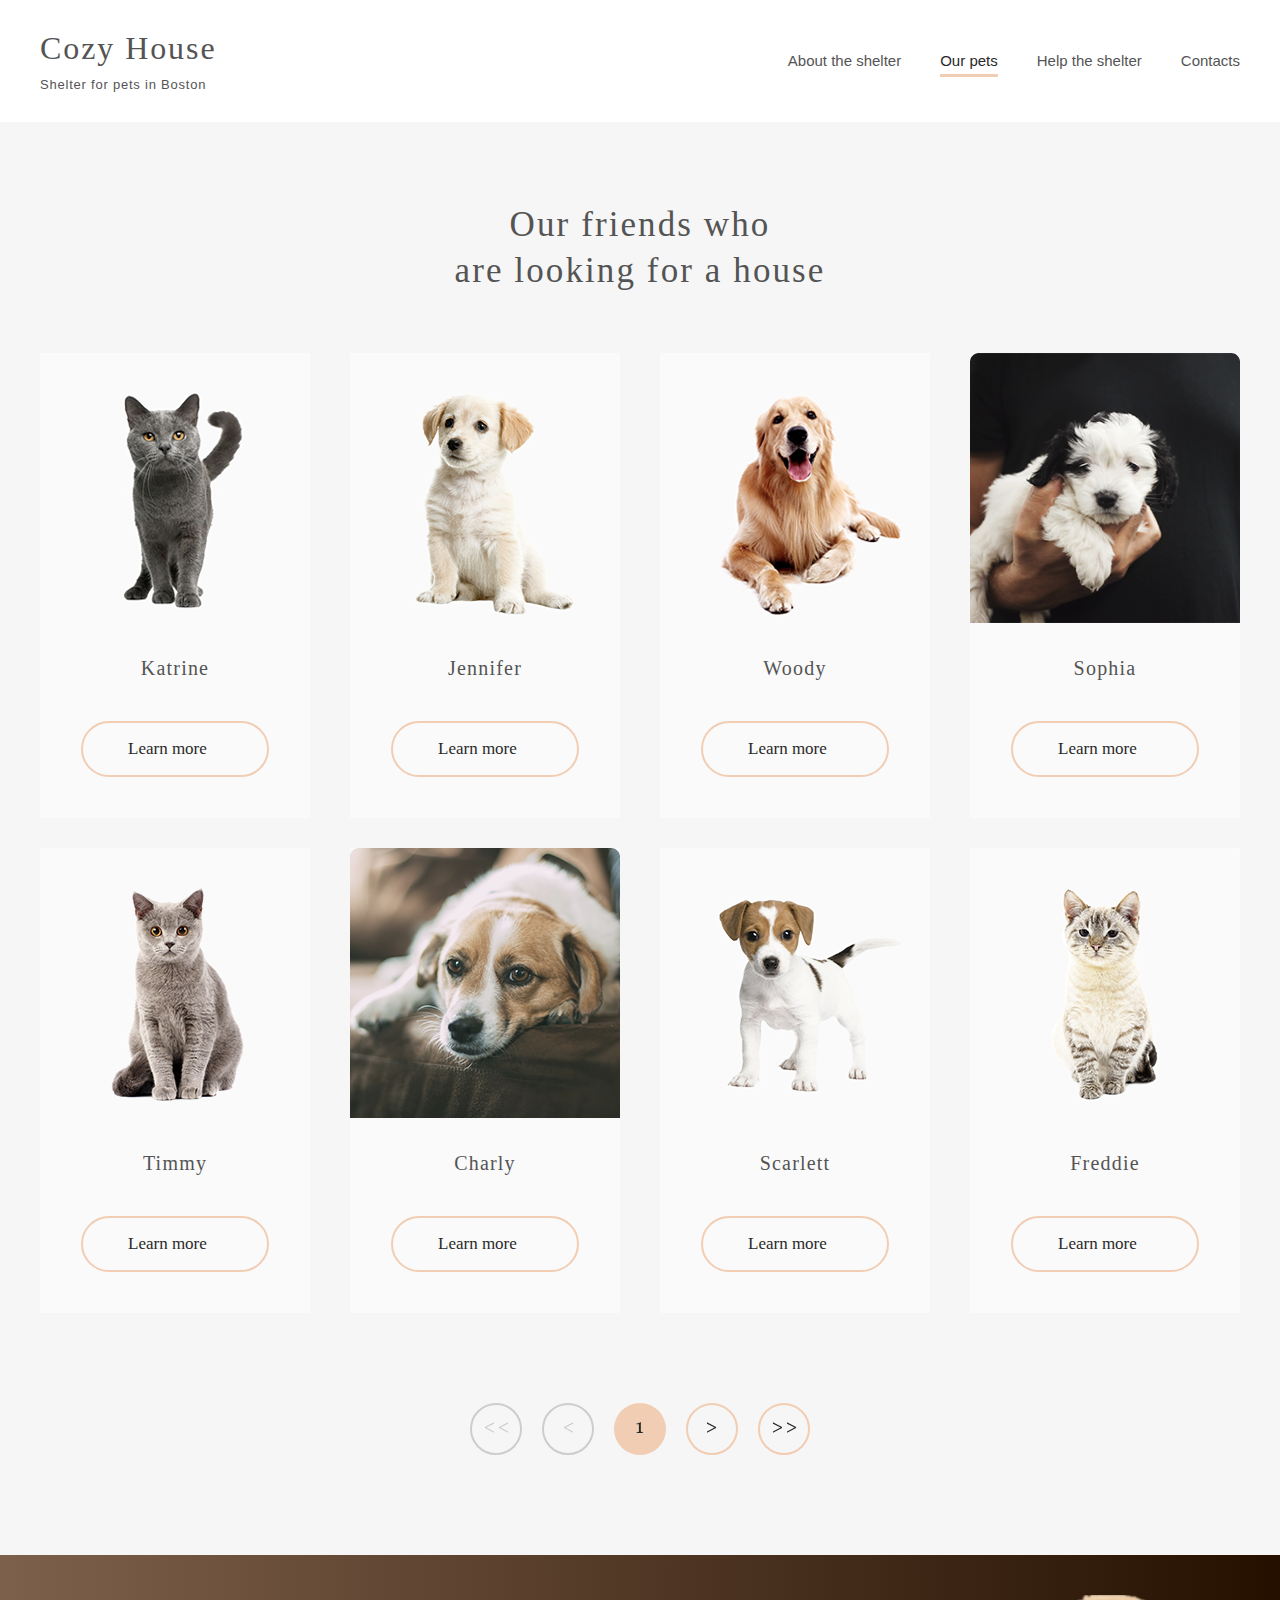
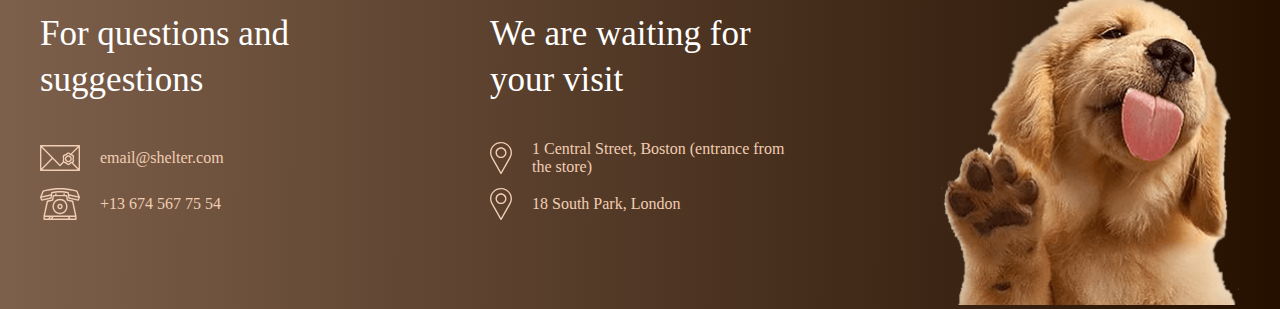
==== index2.html @ dadef128 "start adaptive" ====
<!DOCTYPE html>
<html lang="en">

<head>
    <meta charset="UTF-8">
    <meta http-equiv="X-UA-Compatible" content="IE=edge">
    <meta name="viewport" content="width=device-width, initial-scale=1.0">
    <link rel="stylesheet" href="css/style2.css">
    <title>Document</title>
</head>

<body>
    <header>
        <div class="container header-wrapper">
            <div class="header-wrapper__logo">
                <h2>Cozy House</h2>
                <p>Shelter for pets in Boston</p>
            </div>
            <div class="header-wrapper__menu">
                <ul>
                    <li><a href="#">About the shelter</a></li>
                    <li class="header-wrapper__about"><a href="#">Our pets</a></li>
                    <li><a href="#">Help the shelter</a></li>
                    <li><a href="#">Contacts</a></li>
                </ul>
            </div>
        </div>
        </div>
    </header>
    <main>
        <div class="container main-wrapper">
            <h2>Our friends who <br> are looking for a house</h2>
            <div class="main-wrapper__pictures">
                <div>
                    <img src="./img/cat.png" alt="cat">
                    <p>Katrine</p>
                    <a href="#">Learn more</a>
                </div>
                <div>
                    <img src="./img/puppy.png" alt="puppy">
                    <p>Jennifer</p>
                    <a href="#">Learn more</a>
                </div>
                <div>
                    <img src="./img/dog.png" alt="dog">
                    <p>Woody</p>
                    <a href="#">Learn more</a>
                </div>
                <div>
                    <img src="./img/sophia.png" alt="sophia">
                    <p>Sophia</p>
                    <a href="#">Learn more</a>
                </div>
                <div>
                    <img src="./img/timmy.png" alt="timmy">
                    <p>Timmy</p>
                    <a href="#">Learn more</a>
                </div>
                <div>
                    <img src="./img/charly.png" alt="charly">
                    <p>Charly</p>
                    <a href="#">Learn more</a>
                </div>
                <div>
                    <img src="./img/scarlet.png" alt="scarlett">
                    <p>Scarlett</p>
                    <a href="#">Learn more</a>
                </div>
                <div>
                    <img src="./img/freddie.png" alt="freddie">
                    <p>Freddie</p>
                    <a href="#">Learn more</a>
                </div>
            </div>
            <div class="main-wrapper__arrow">
                <button class="left"><img src="./img/arrowll.svg" alt=""></button>
                <button class="left"><img src="./img/arrowl.svg" alt=""></button>
                <button class="one"><img src="./img/one.svg" alt=""></button>
                <button class="right"><img src="./img/arrowr.svg" alt=""></button>
                <button class="right"><img src="./img/arrowrr.svg" alt=""></button>
            </div>
        </div>
    </main>
    <footer>
        <div class="container footer-wrapper">
            <div>
                <h2>For questions and suggestions</h2>
                <p class="email">
                    <a href="mailto:email@shelter.com"></a> email@shelter.com</p>
                <p class="tel">
                    <a href="tel:+13 674 567 75 54"></a> +13 674 567 75 54</p>
            </div>
            <div>
                <h2>We are waiting for your visit</h2>
                <p class="local">1 Central Street, Boston (entrance from the store)</p>
                <p class="local">18 South Park, London </p>
            </div>
            <div><img src="./img/footer-puppy.png" alt="footer-puppy"></div>
    </footer>
</body>

</html>
---- css/style2.css ----
* {
    padding: 0;
    margin: 0;
    box-sizing: border-box;
}

button {
    cursor: pointer;
    border: none;
    background-color: transparent;
    font-family: inherit;
    width: 52px;
    height: 52px;
    margin: 0px 10px;
}

body {
    font-family: 'Georgia';
}

img {
    max-width: 100%;
}

.container {
    max-width: 1200px;
    padding: 0;
    margin: auto;
}

header {
    background: #FFFFFF;
    padding: 30px 40px;
}

.header-wrapper {
    display: flex;
    align-items: center;
    flex-wrap: nowrap;
    justify-content: space-between;
}

.header-wrapper__logo h2 {
    padding-bottom: 10px;
    font-weight: 400;
    font-size: 32px;
    letter-spacing: 0.06em;
    color: #545454;
}

.header-wrapper__logo p {
    font-family: 'Arial';
    font-weight: 400;
    font-size: 13px;
    line-height: 15px;
    letter-spacing: 0.06em;
    color: #545454;
}

.header-wrapper__menu ul li {
    display: inline-block;
    padding-left: 35px;
}

.header-wrapper__menu a {
    text-decoration: none;
    font-family: 'Arial';
    font-weight: 400;
    font-size: 15px;
    color: #545454;
}

.header-wrapper__about a {
    color: #292929;
    border-bottom: 3px solid #F1CDB3;
    padding-bottom: 5px;
}

main {
    background: #F6F6F6;
}

.main-wrapper {
    padding-bottom: 100px;
}

.main-wrapper h2 {
    padding-top: 80px;
    padding-bottom: 45px;
    width: 400px;
    display: block;
    margin: 0 auto;
    text-align: center;
    font-weight: 400;
    font-size: 35px;
    line-height: 130%;
    letter-spacing: 0.06em;
    color: #545454;
}

.main-wrapper__pictures {
    display: flex;
    flex-direction: row;
    flex-wrap: wrap;
    justify-content: space-between;
}

.main-wrapper__pictures {
    padding-top: 15px;
    padding-bottom: 15px;
}

.main-wrapper__pictures>div {
    width: 270px;
    margin-bottom: 30px;
    background: #FAFAFA;
}

.main-wrapper__pictures img {
    padding-bottom: 30px;
}

.main-wrapper__pictures p {
    font-weight: 400;
    font-size: 20px;
    letter-spacing: 0.06em;
    color: #545454;
    text-align: center;
}

.main-wrapper__pictures a {
    display: block;
    text-decoration: none;
    font-weight: 400;
    font-size: 17px;
    line-height: 130%;
    color: #292929;
    padding: 15px 45px;
    border: 2px solid #F1CDB3;
    border-radius: 100px;
    margin: 41px;
}

.main-wrapper__arrow {
    display: flex;
    justify-content: center;
    padding-top: 45px;
}

.left {
    border: 2px solid #CDCDCD;
    border-radius: 50%;
}

.one {
    background: #F1CDB3;
    border-radius: 50%;
}

.right {
    border: 2px solid #F1CDB3;
    border-radius: 50%;
}

footer {
    background: linear-gradient(90.26deg, #7D604B 0.23%, #251000 99.8%);
    padding-top: 40px;
}

.footer-wrapper {
    display: flex;
    justify-content: space-between;
}

footer .footer-wrapper>div {
    width: 300px;
}

footer h2 {
    font-weight: 400;
    font-size: 35px;
    line-height: 130%;
    color: #FFFFFF;
    padding-top: 16px;
    margin-bottom: 33px;
}

footer p {
    min-height: 46px;
    padding-left: 60px;
    display: flex;
    align-items: center;
    color: #F1CDB3;
}

footer .email {
    background: url(../img/email.svg) no-repeat left center;
}

footer .tel {
    background: url(../img/iphone.svg)no-repeat left center;
}

footer .local {
    background: url(../img/nav.svg) no-repeat left center;
    padding-left: 42px;
}

footer a {
    color: #F1CDB3;
}
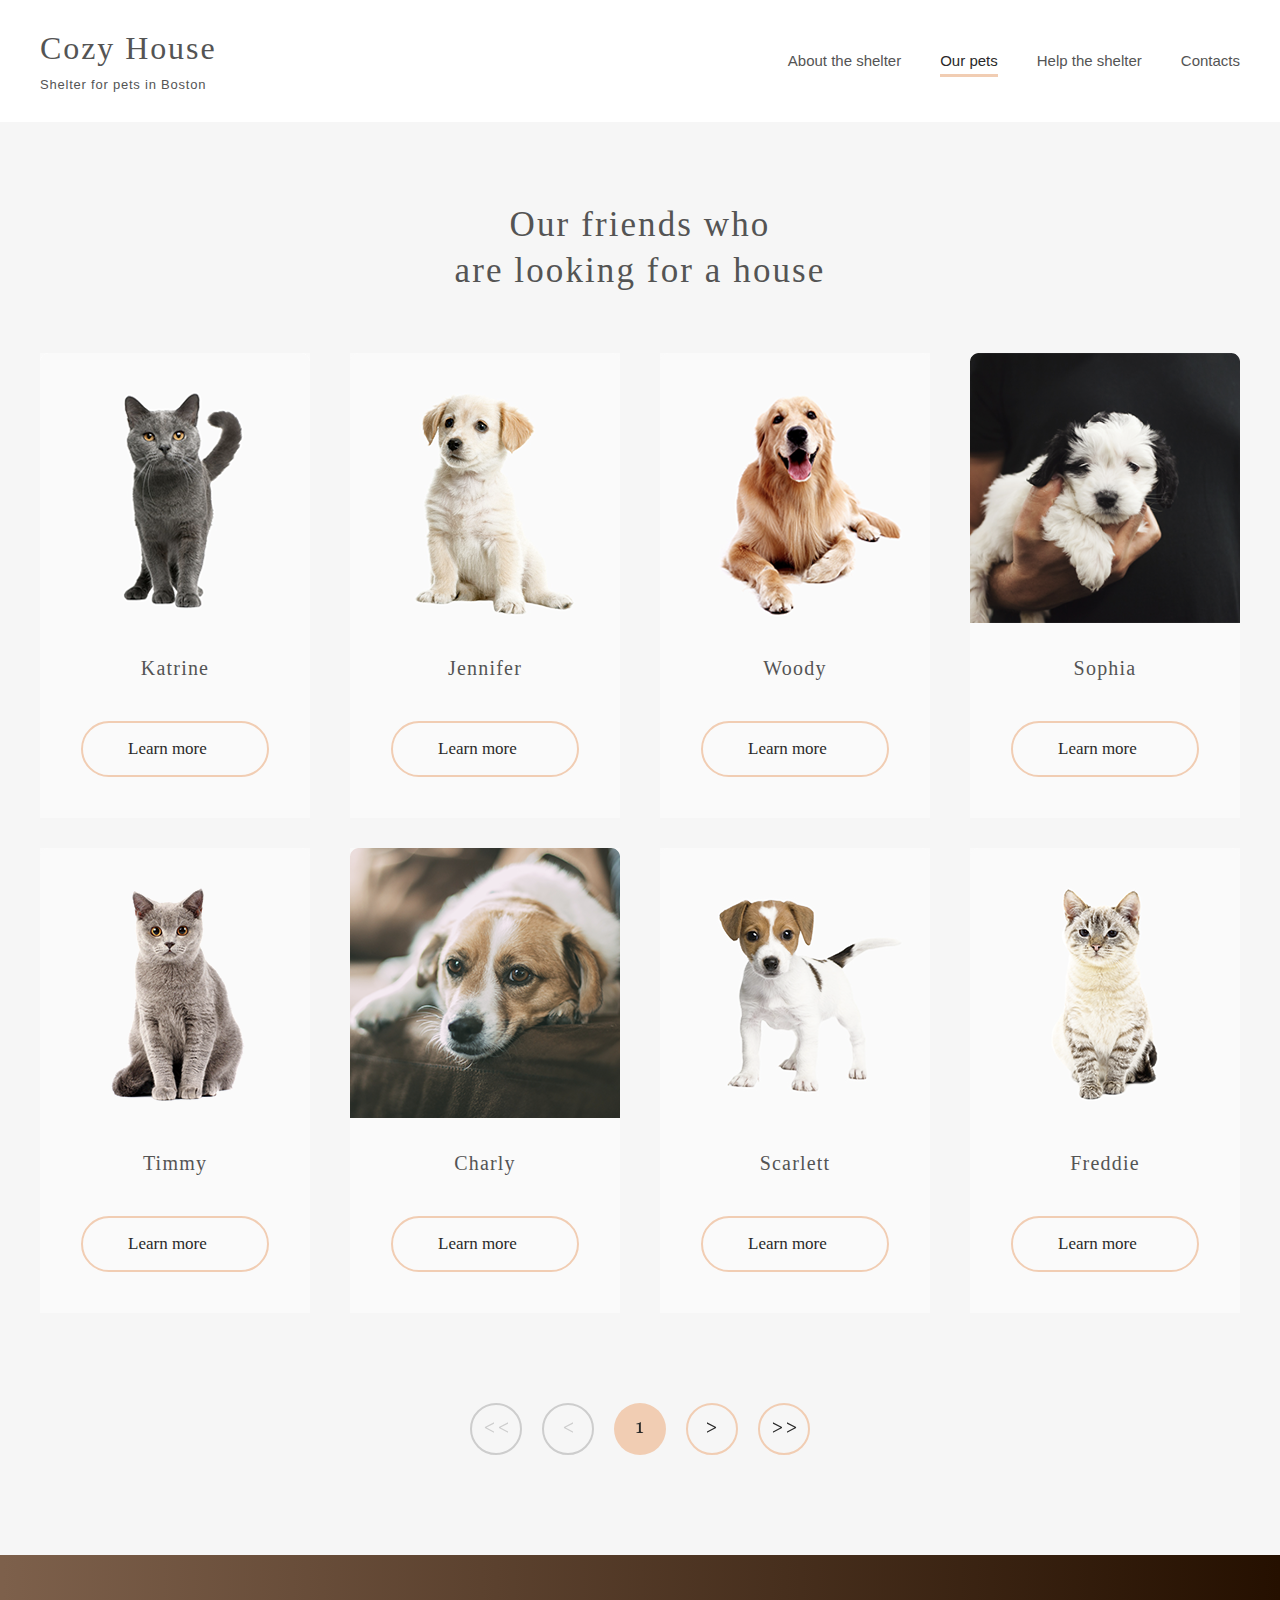
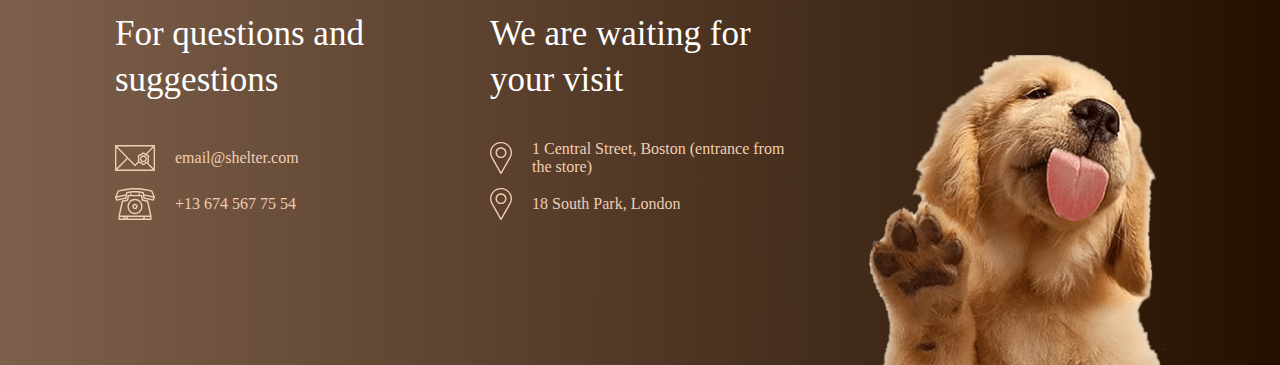
==== commit 489336dc: "adaptive of the second page is finished" ====
--- a/index2.html
+++ b/index2.html
@@ -24,6 +24,7 @@
                     <li><a href="#">Contacts</a></li>
                 </ul>
             </div>
+            <div class="burger"><img src="./img/burger.svg" alt=""></div>
         </div>
         </div>
     </header>
--- a/css/style2.css
+++ b/css/style2.css
@@ -1,211 +1,290 @@
-* {
-    padding: 0;
-    margin: 0;
-    box-sizing: border-box;
-}
-
-button {
-    cursor: pointer;
-    border: none;
-    background-color: transparent;
-    font-family: inherit;
-    width: 52px;
-    height: 52px;
-    margin: 0px 10px;
-}
-
-body {
-    font-family: 'Georgia';
-}
-
-img {
-    max-width: 100%;
-}
-
-.container {
-    max-width: 1200px;
-    padding: 0;
-    margin: auto;
-}
-
-header {
-    background: #FFFFFF;
-    padding: 30px 40px;
-}
-
-.header-wrapper {
-    display: flex;
-    align-items: center;
-    flex-wrap: nowrap;
-    justify-content: space-between;
-}
-
-.header-wrapper__logo h2 {
-    padding-bottom: 10px;
-    font-weight: 400;
-    font-size: 32px;
-    letter-spacing: 0.06em;
-    color: #545454;
-}
-
-.header-wrapper__logo p {
-    font-family: 'Arial';
-    font-weight: 400;
-    font-size: 13px;
-    line-height: 15px;
-    letter-spacing: 0.06em;
-    color: #545454;
-}
-
-.header-wrapper__menu ul li {
-    display: inline-block;
-    padding-left: 35px;
-}
-
-.header-wrapper__menu a {
-    text-decoration: none;
-    font-family: 'Arial';
-    font-weight: 400;
-    font-size: 15px;
-    color: #545454;
-}
-
-.header-wrapper__about a {
-    color: #292929;
-    border-bottom: 3px solid #F1CDB3;
-    padding-bottom: 5px;
-}
-
-main {
-    background: #F6F6F6;
-}
-
-.main-wrapper {
-    padding-bottom: 100px;
-}
-
-.main-wrapper h2 {
-    padding-top: 80px;
-    padding-bottom: 45px;
-    width: 400px;
-    display: block;
-    margin: 0 auto;
-    text-align: center;
-    font-weight: 400;
-    font-size: 35px;
-    line-height: 130%;
-    letter-spacing: 0.06em;
-    color: #545454;
-}
-
-.main-wrapper__pictures {
-    display: flex;
-    flex-direction: row;
-    flex-wrap: wrap;
-    justify-content: space-between;
-}
-
-.main-wrapper__pictures {
-    padding-top: 15px;
-    padding-bottom: 15px;
-}
-
-.main-wrapper__pictures>div {
-    width: 270px;
-    margin-bottom: 30px;
-    background: #FAFAFA;
-}
-
-.main-wrapper__pictures img {
-    padding-bottom: 30px;
-}
-
-.main-wrapper__pictures p {
-    font-weight: 400;
-    font-size: 20px;
-    letter-spacing: 0.06em;
-    color: #545454;
-    text-align: center;
-}
-
-.main-wrapper__pictures a {
-    display: block;
-    text-decoration: none;
-    font-weight: 400;
-    font-size: 17px;
-    line-height: 130%;
-    color: #292929;
-    padding: 15px 45px;
-    border: 2px solid #F1CDB3;
-    border-radius: 100px;
-    margin: 41px;
-}
-
-.main-wrapper__arrow {
-    display: flex;
-    justify-content: center;
-    padding-top: 45px;
-}
-
-.left {
-    border: 2px solid #CDCDCD;
-    border-radius: 50%;
-}
-
-.one {
-    background: #F1CDB3;
-    border-radius: 50%;
-}
-
-.right {
-    border: 2px solid #F1CDB3;
-    border-radius: 50%;
-}
-
-footer {
-    background: linear-gradient(90.26deg, #7D604B 0.23%, #251000 99.8%);
-    padding-top: 40px;
-}
-
-.footer-wrapper {
-    display: flex;
-    justify-content: space-between;
-}
-
-footer .footer-wrapper>div {
-    width: 300px;
-}
-
-footer h2 {
-    font-weight: 400;
-    font-size: 35px;
-    line-height: 130%;
-    color: #FFFFFF;
-    padding-top: 16px;
-    margin-bottom: 33px;
-}
-
-footer p {
-    min-height: 46px;
-    padding-left: 60px;
-    display: flex;
-    align-items: center;
-    color: #F1CDB3;
-}
-
-footer .email {
-    background: url(../img/email.svg) no-repeat left center;
-}
-
-footer .tel {
-    background: url(../img/iphone.svg)no-repeat left center;
-}
-
-footer .local {
-    background: url(../img/nav.svg) no-repeat left center;
-    padding-left: 42px;
-}
-
-footer a {
-    color: #F1CDB3;
-}+                * {
+                    padding: 0;
+                    margin: 0;
+                    box-sizing: border-box;
+                }
+                
+                button {
+                    cursor: pointer;
+                    border: none;
+                    background-color: transparent;
+                    font-family: inherit;
+                    width: 52px;
+                    height: 52px;
+                    margin: 0px 10px;
+                }
+                
+                body {
+                    font-family: 'Georgia';
+                }
+                
+                img {
+                    max-width: 100%;
+                }
+                
+                .container {
+                    max-width: 1200px;
+                    padding: 0;
+                    margin: auto;
+                }
+                
+                header {
+                    background: #FFFFFF;
+                    padding: 30px 40px;
+                }
+                
+                .header-wrapper {
+                    display: flex;
+                    align-items: center;
+                    flex-wrap: nowrap;
+                    justify-content: space-between;
+                }
+                
+                .header-wrapper__logo h2 {
+                    padding-bottom: 10px;
+                    font-weight: 400;
+                    font-size: 32px;
+                    letter-spacing: 0.06em;
+                    color: #545454;
+                }
+                
+                .header-wrapper__logo p {
+                    font-family: 'Arial';
+                    font-weight: 400;
+                    font-size: 13px;
+                    line-height: 15px;
+                    letter-spacing: 0.06em;
+                    color: #545454;
+                }
+                
+                .header-wrapper__menu ul li {
+                    display: inline-block;
+                    padding-left: 35px;
+                }
+                
+                .header-wrapper__menu a {
+                    text-decoration: none;
+                    font-family: 'Arial';
+                    font-weight: 400;
+                    font-size: 15px;
+                    color: #545454;
+                }
+                
+                .header-wrapper__about a {
+                    color: #292929;
+                    border-bottom: 3px solid #F1CDB3;
+                    padding-bottom: 5px;
+                }
+                
+                .burger {
+                    display: none;
+                }
+                
+                main {
+                    background: #F6F6F6;
+                }
+                
+                .main-wrapper {
+                    padding-bottom: 100px;
+                }
+                
+                .main-wrapper h2 {
+                    padding-top: 80px;
+                    padding-bottom: 45px;
+                    width: 400px;
+                    display: block;
+                    margin: 0 auto;
+                    text-align: center;
+                    font-weight: 400;
+                    font-size: 35px;
+                    line-height: 130%;
+                    letter-spacing: 0.06em;
+                    color: #545454;
+                }
+                
+                .main-wrapper__pictures {
+                    display: flex;
+                    flex-direction: row;
+                    flex-wrap: wrap;
+                    justify-content: space-between;
+                }
+                
+                .main-wrapper__pictures {
+                    padding-top: 15px;
+                    padding-bottom: 15px;
+                }
+                
+                .main-wrapper__pictures>div {
+                    width: 270px;
+                    margin-bottom: 30px;
+                    background: #FAFAFA;
+                }
+                
+                .main-wrapper__pictures img {
+                    padding-bottom: 30px;
+                }
+                
+                .main-wrapper__pictures p {
+                    font-weight: 400;
+                    font-size: 20px;
+                    letter-spacing: 0.06em;
+                    color: #545454;
+                    text-align: center;
+                }
+                
+                .main-wrapper__pictures a {
+                    display: block;
+                    text-decoration: none;
+                    font-weight: 400;
+                    font-size: 17px;
+                    line-height: 130%;
+                    color: #292929;
+                    padding: 15px 45px;
+                    border: 2px solid #F1CDB3;
+                    border-radius: 100px;
+                    margin: 41px;
+                }
+                
+                .main-wrapper__arrow {
+                    display: flex;
+                    justify-content: center;
+                    padding-top: 45px;
+                }
+                
+                .left {
+                    border: 2px solid #CDCDCD;
+                    border-radius: 50%;
+                }
+                
+                .one {
+                    background: #F1CDB3;
+                    border-radius: 50%;
+                }
+                
+                .right {
+                    border: 2px solid #F1CDB3;
+                    border-radius: 50%;
+                }
+                
+                footer {
+                    background: linear-gradient(90.26deg, #7D604B 0.23%, #251000 99.8%);
+                    padding-top: 40px;
+                }
+                
+                .footer-wrapper {
+                    display: flex;
+                    justify-content: space-between;
+                }
+                
+                footer .footer-wrapper>div {
+                    width: 300px;
+                }
+                
+                footer h2 {
+                    font-weight: 400;
+                    font-size: 35px;
+                    line-height: 130%;
+                    color: #FFFFFF;
+                    padding-top: 16px;
+                    margin-bottom: 33px;
+                }
+                
+                footer p {
+                    min-height: 46px;
+                    padding-left: 60px;
+                    display: flex;
+                    align-items: center;
+                    color: #F1CDB3;
+                }
+                
+                footer .email {
+                    background: url(../img/email.svg) no-repeat left center;
+                }
+                
+                footer.email p a {
+                    text-decoration: none;
+                }
+                
+                footer .tel {
+                    background: url(../img/iphone.svg)no-repeat left center;
+                }
+                
+                footer .local {
+                    background: url(../img/nav.svg) no-repeat left center;
+                    padding-left: 42px;
+                }
+                
+                footer a {
+                    color: #F1CDB3;
+                }
+                
+                @media(max-widht:1280px) {
+                    .container {
+                        max-width: 95%;
+                    }
+                }
+                
+                @media(max-width:768px) {
+                    .main-wrapper__pictures {
+                        justify-content: space-evenly;
+                    }
+                    .main-wrapper__pictures>div:nth-child(7) {
+                        display: none;
+                    }
+                    .main-wrapper__pictures>div:nth-child(8) {
+                        display: none;
+                    }
+                }
+                
+                .footer-wrapper {
+                    flex-wrap: wrap;
+                    justify-content: space-evenly;
+                }
+                
+                .footer-wrapper>div img {
+                    padding-top: 60px;
+                    display: block;
+                }
+                
+                @media(max-width:320px) {
+                    .header-wrapper__menu {
+                        display: none;
+                    }
+                    .burger {
+                        display: block;
+                    }
+                    .main-wrapper h2 {
+                        width: 300px;
+                        font-weight: 400;
+                        font-size: 25px;
+                        line-height: 130%;
+                        letter-spacing: 0.06em;
+                        color: #545454;
+                    }
+                    .main-wrapper__pictures>div:nth-child(even) {
+                        display: none;
+                    }
+                    .main-wrapper__pictures>div:nth-child(7) {
+                        display: none;
+                    }
+                    .main-wrapper__arrow {
+                        justify-content: space-between;
+                    }
+                    button {
+                        margin: 0px 5px;
+                        justify-content: space-between;
+                    }
+                    .footer-wrapper h2 {
+                        text-align: center;
+                        font-weight: 400;
+                        font-size: 35px;
+                        line-height: 130%;
+                        letter-spacing: 0.06em;
+                    }
+                    .footer-wrapper p {
+                        padding-bottom: 0px;
+                    }
+                    .footer-wrapper img {
+                        display: block;
+                    }
+                }